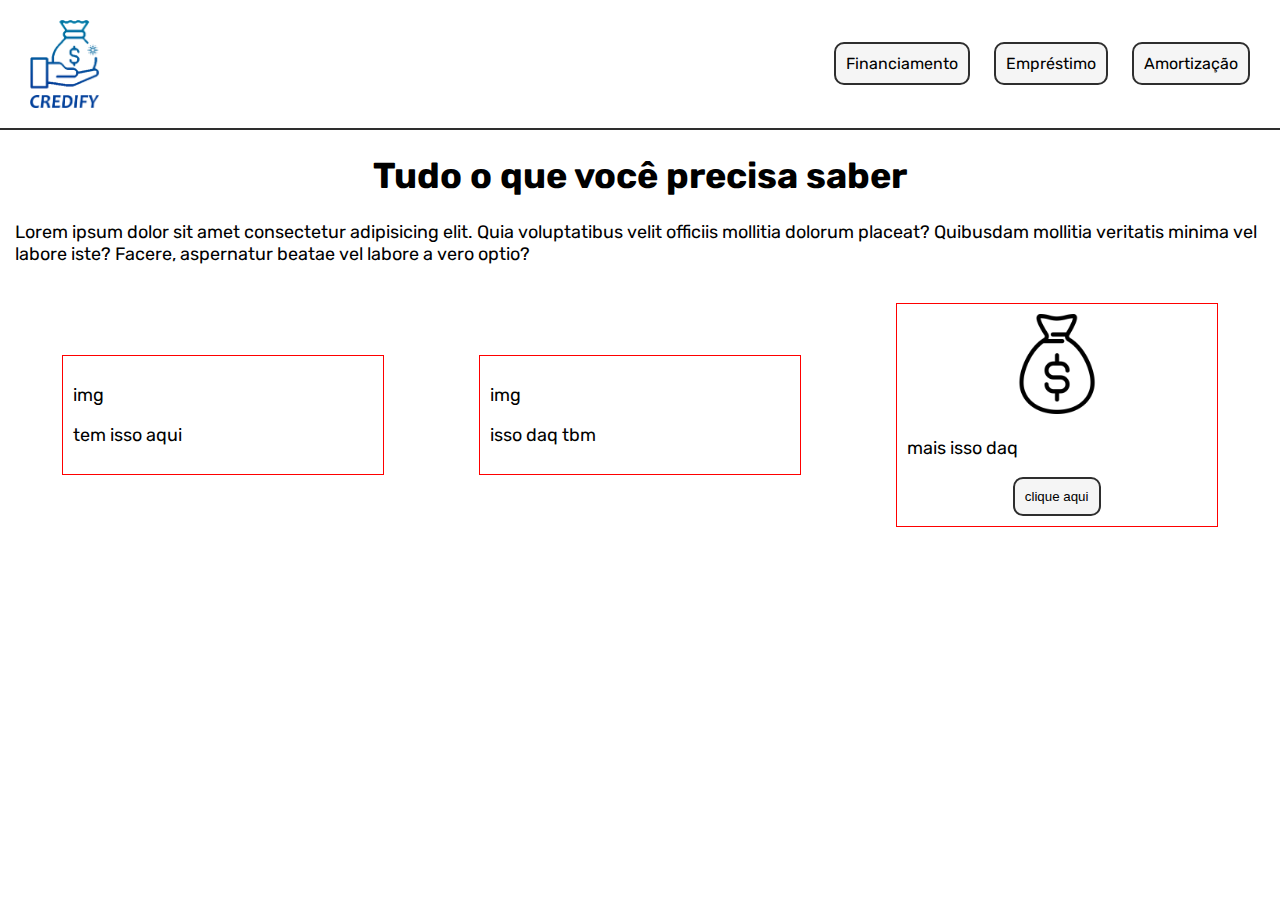
==== site_matemática/HTML/index.html @ 2f2ddc3c "Add files via upload" ====
<!DOCTYPE html>
<html lang="en">
<head>
	<meta charset="UTF-8">
	<meta name="viewport" content="width=device-width, initial-scale=1.0">
	<title>Document</title>
	<link rel="stylesheet" href="../CSS/style.css">
</head>
<body>

	<header>
		<img src="../IMG/logo.png" alt="" id="logo">
		<nav>
			<a href="#">Financiamento</a>
			<a href="#">Empréstimo</a>
			<a href="#">Amortização</a>
		</nav>
	</header>

	<main>
		
		<h1>Tudo o que você precisa saber</h1>
		<p>Lorem ipsum dolor sit amet consectetur adipisicing elit. Quia voluptatibus velit officiis mollitia dolorum placeat? Quibusdam mollitia veritatis minima vel labore iste? Facere, aspernatur beatae vel labore a vero optio?</p>
		
		<div class="container">
			<div class="card">
				<p>img</p>
				<p>tem isso aqui</p>
			</div>
			<div class="card">
				<p>img</p>
				<p>isso daq tbm</p>
			</div>
			
			<div class="card" id="div_test" name="a">
				<div id="img_card">
					<img src="../IMG/saco de dinheiro.png" alt="">
				</div>
				<p id="text_card">mais isso daq</p>
				<button id="btn_card3" href="#">clique aqui</button>
			
			</div>
		</div>
	</main>
	
	<script src="../JS/script.js"></script>
</body>
</html>
---- site_matemática/CSS/style.css ----
@import url('https://fonts.googleapis.com/css2?family=Rubik:ital,wght@0,300..900;1,300..900&display=swap');

html{
	font-family: "Rubik";
}
body{
	margin: 0;
}
h1{
	text-align: center;
}
#logo{
	margin-left: 30px;
	width: 70px;
}
header{
	display: flex;
	justify-content: space-between;
	padding: 20px 0 20px 0;
	border-bottom: 2px solid rgb(46, 46, 46);
	margin: 0;
}
nav{
	align-content: center;
	margin-right: 20px;
	
}
nav a{
	margin:0 10px 0 10px;
	border: 2px solid rgb(46, 46, 46);
	border-radius: 10px;
	padding: 10px;
	background: whitesmoke;
	color:black;
	text-decoration: none;
	transition: .4s;
}
nav a:hover{
	background: black;
	color:whitesmoke;
	transition: .4s;
}

/* conteudo principal */
main{
	margin: 0 15px 0 15px;
	font-size: 18px;
}



/* card */

.container{
	display: flex;
	align-items: center;
	justify-content: space-around;
	flex-wrap: wrap;
}
.card{
	text-align: center;
	margin: 20px;
	border: 1px solid red;
	padding: 10px;
	width: 300px;
}
.card p{
	text-align: justify;
}
#img_card img{
	width: 100px;
}

#btn_card3{
	margin:0 10px 0 10px;
	border: 2px solid rgb(46, 46, 46);
	border-radius: 10px;
	padding: 10px;
	background: whitesmoke;
	color:black;
	text-decoration: none;
	transition: .4s;
}

#btn_card3:hover{
	transition: .4s;
	background-color: black;
	color: whitesmoke;
	
}

.wait{
	transition: 1.4s;
}
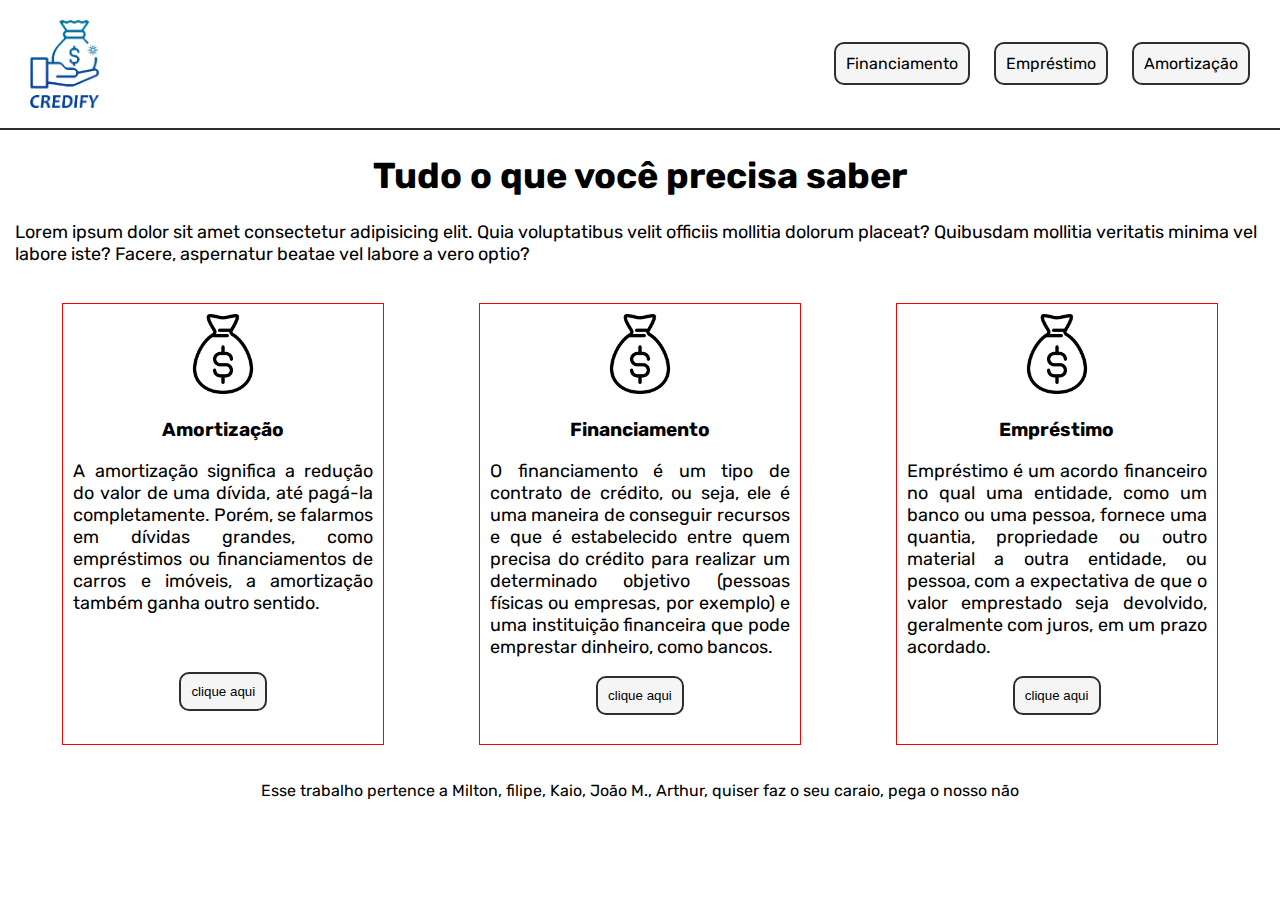
==== commit 4de10543: "Add files via upload" ====
--- a/site_matemática/HTML/index.html
+++ b/site_matemática/HTML/index.html
@@ -3,7 +3,7 @@
 <head>
 	<meta charset="UTF-8">
 	<meta name="viewport" content="width=device-width, initial-scale=1.0">
-	<title>Document</title>
+	<title>Credify</title>
 	<link rel="stylesheet" href="../CSS/style.css">
 </head>
 <body>
@@ -24,24 +24,37 @@
 		
 		<div class="container">
 			<div class="card">
-				<p>img</p>
-				<p>tem isso aqui</p>
+				<div id="img_card">
+					<img src="../IMG/saco de dinheiro.png" alt="">
+				</div>
+				<p class="title">Amortização</p>
+				<p>A amortização significa a redução do valor de uma dívida, até pagá-la completamente. Porém, se falarmos em dívidas grandes, como empréstimos ou financiamentos de carros e imóveis, a amortização também ganha outro sentido.</p>
+				<button id="btn_card31" href="#">clique aqui</button>
 			</div>
 			<div class="card">
-				<p>img</p>
-				<p>isso daq tbm</p>
+				<div id="img_card">
+					<img src="../IMG/saco de dinheiro.png" alt="">
+				</div>
+				<p class="title">Financiamento</p>
+				<p>O financiamento é um tipo de contrato de crédito, ou seja, ele é uma maneira de conseguir recursos e que é estabelecido entre quem precisa do crédito para realizar um determinado objetivo (pessoas físicas ou empresas, por exemplo) e uma instituição financeira que pode emprestar dinheiro, como bancos. </p>
+				<button id="btn_card3" href="#">clique aqui</button>
 			</div>
 			
 			<div class="card" id="div_test" name="a">
 				<div id="img_card">
 					<img src="../IMG/saco de dinheiro.png" alt="">
 				</div>
-				<p id="text_card">mais isso daq</p>
+				<p class="title">Empréstimo</p>
+				<p id="text_card">Empréstimo é um acordo financeiro no qual uma entidade, como um banco ou uma pessoa, fornece uma quantia, propriedade ou outro material a outra entidade, ou pessoa, com a expectativa de que o valor emprestado seja devolvido, geralmente com juros, em um prazo acordado. </p>
 				<button id="btn_card3" href="#">clique aqui</button>
 			
 			</div>
 		</div>
 	</main>
+
+	<footer>
+		<p>Esse trabalho pertence a Milton, filipe, Kaio, João M., Arthur, quiser faz o seu caraio, pega o nosso não</p>
+	</footer>
 	
 	<script src="../JS/script.js"></script>
 </body>
--- a/site_matemática/CSS/style.css
+++ b/site_matemática/CSS/style.css
@@ -14,6 +14,7 @@
 	width: 70px;
 }
 header{
+	align-items: center;
 	display: flex;
 	justify-content: space-between;
 	padding: 20px 0 20px 0;
@@ -63,16 +64,18 @@
 	border: 1px solid red;
 	padding: 10px;
 	width: 300px;
+	height: 420px;
+	min-height: 105px;
 }
 .card p{
 	text-align: justify;
 }
 #img_card img{
-	width: 100px;
+	max-width: 80px;
 }
 
 #btn_card3{
-	margin:0 10px 0 10px;
+	margin:0px 10px 0 10px;
 	border: 2px solid rgb(46, 46, 46);
 	border-radius: 10px;
 	padding: 10px;
@@ -88,7 +91,31 @@
 	color: whitesmoke;
 	
 }
+#btn_card31{
+	margin:40px 10px 0 10px;
+	border: 2px solid rgb(46, 46, 46);
+	border-radius: 10px;
+	padding: 10px;
+	background: whitesmoke;
+	color:black;
+	text-decoration: none;
+	transition: .4s;
+}
 
-.wait{
-	transition: 1.4s;
+#btn_card31:hover{
+	transition: .4s;
+	background-color: black;
+	color: whitesmoke;
+	
+}
+
+
+.title{
+	font-weight: bold;
+	text-align: center !important;
+	font-size: 19px	;
+}
+
+footer{
+	text-align: center;
 }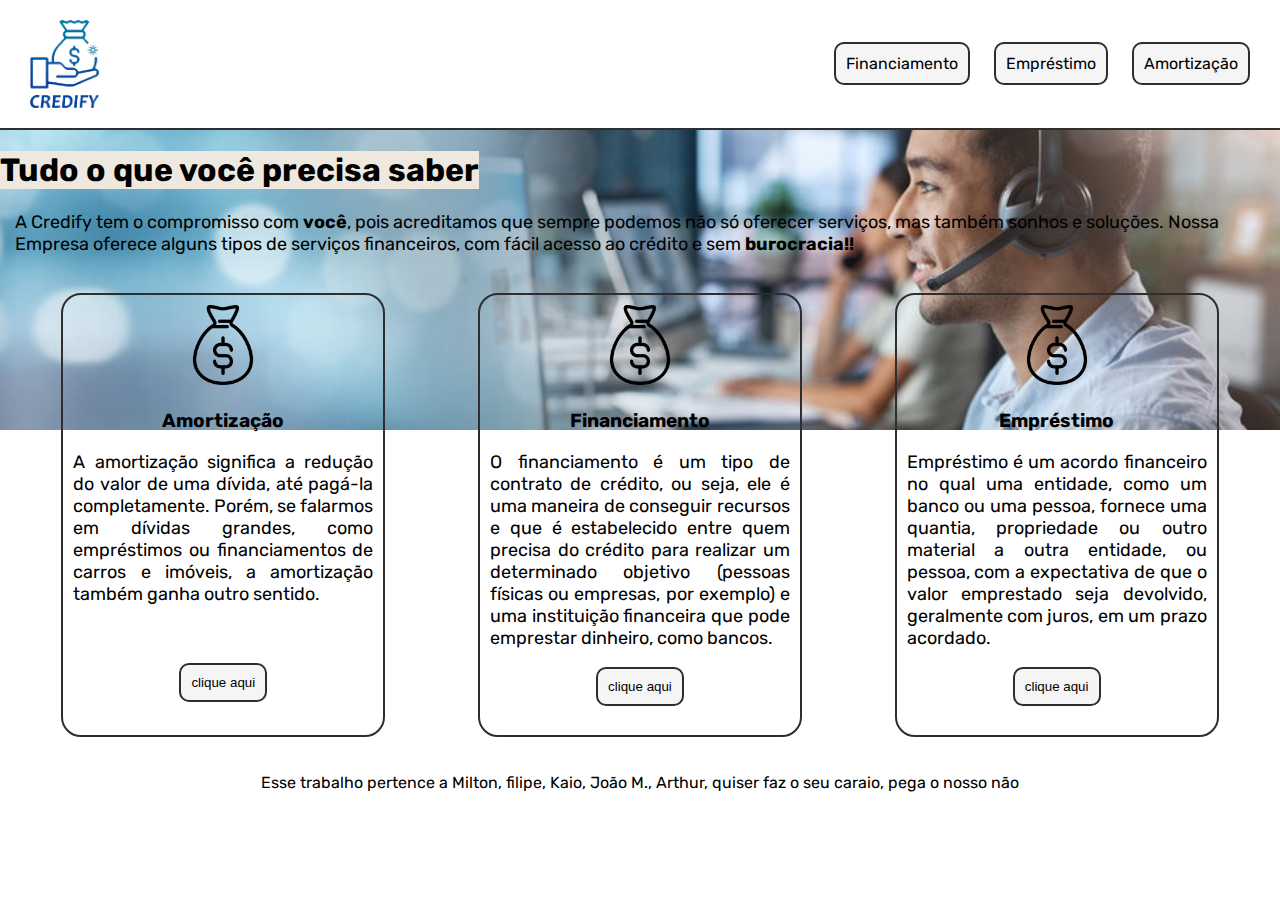
==== commit c8efc1e9: "modified:   "site_matem\303\241tica/CSS/style.css" 	modified:   "site_matem\303\241tica/HTML/index.h" ====
--- a/site_matemática/HTML/index.html
+++ b/site_matemática/HTML/index.html
@@ -17,10 +17,13 @@
 		</nav>
 	</header>
 
+	<img src="../IMG/360_F_565546717_sWznHWWi4iSS0guDqPBguCfCfSsLBFMq.jpg" alt="" id="back">
+	 <h1>Tudo o que você precisa saber</h1> <!--Precisa arrumar o css disso aqui -->
+	 <!-- Eu(filipe) vou mexer no resto das coisas, organizar, mas só a partir de sexta, não mim xingar pls (rip portuguese) -->
+
 	<main>
 		
-		<h1>Tudo o que você precisa saber</h1>
-		<p>Lorem ipsum dolor sit amet consectetur adipisicing elit. Quia voluptatibus velit officiis mollitia dolorum placeat? Quibusdam mollitia veritatis minima vel labore iste? Facere, aspernatur beatae vel labore a vero optio?</p>
+		<p>A Credify tem o compromisso com <b>você</b>, pois acreditamos que sempre podemos não só oferecer serviços, mas também sonhos e soluções. Nossa Empresa oferece alguns tipos de serviços financeiros, com fácil acesso ao crédito e sem <b>burocracia!!</b></p>
 		
 		<div class="container">
 			<div class="card">
--- a/site_matemática/CSS/style.css
+++ b/site_matemática/CSS/style.css
@@ -8,6 +8,8 @@
 }
 h1{
 	text-align: center;
+	background-color: rgb(238, 232, 223);
+	width: fit-content;
 }
 #logo{
 	margin-left: 30px;
@@ -48,7 +50,14 @@
 	font-size: 18px;
 }
 
-
+#back{
+	background-size: cover;
+	object-fit: cover;
+	position: absolute;
+	z-index: -1;
+	width: 100%;
+	height: 300px;
+}
 
 /* card */
 
@@ -61,7 +70,8 @@
 .card{
 	text-align: center;
 	margin: 20px;
-	border: 1px solid red;
+	border: 2px solid rgb(46, 46, 46);
+	border-radius: 20px;
 	padding: 10px;
 	width: 300px;
 	height: 420px;
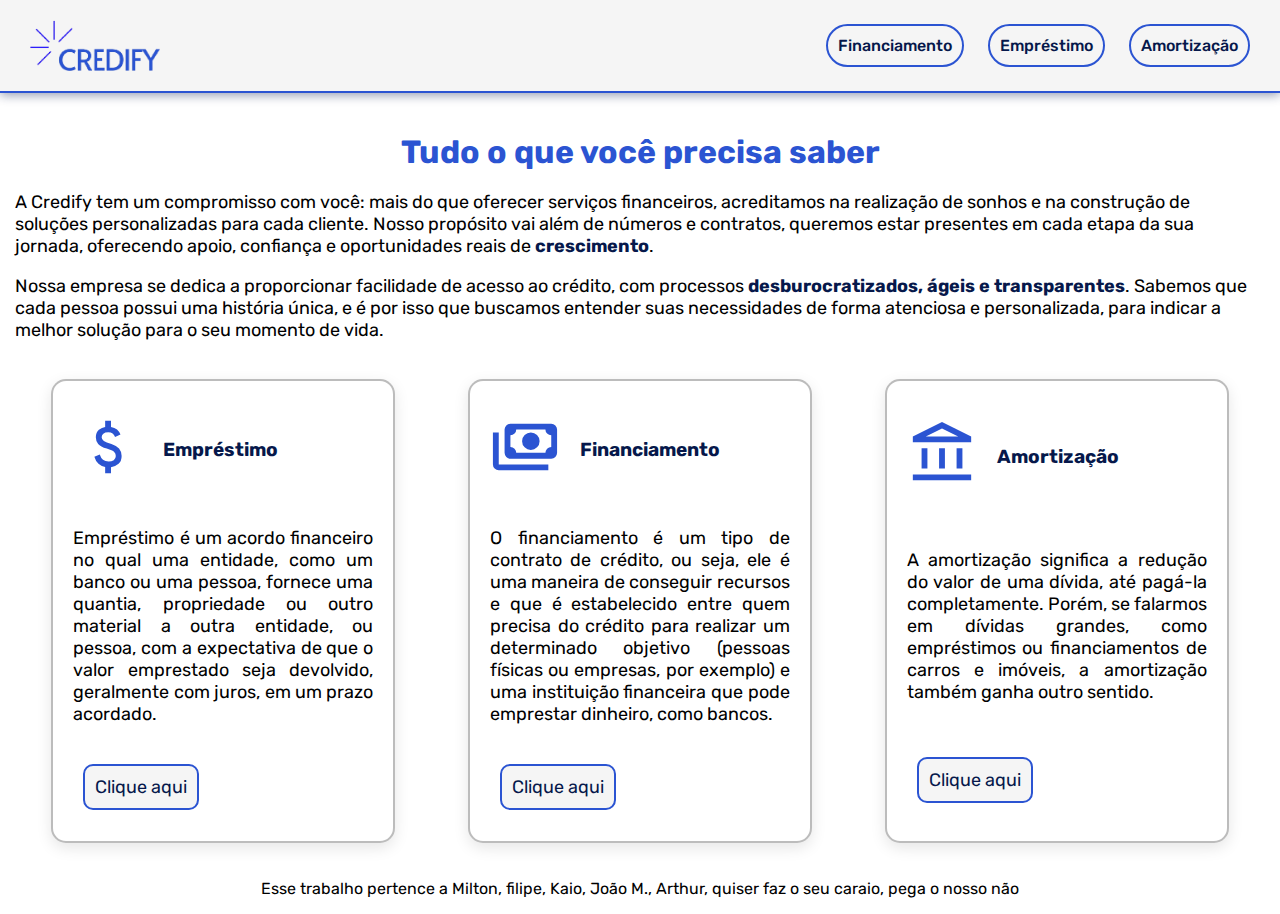
==== commit 02927cee: "Mod Visual" ====
--- a/site_matemática/HTML/index.html
+++ b/site_matemática/HTML/index.html
@@ -6,10 +6,10 @@
 	<title>Credify</title>
 	<link rel="stylesheet" href="../CSS/style.css">
 </head>
+
 <body>
-
 	<header>
-		<img src="../IMG/logo.png" alt="" id="logo">
+		<img src="../IMG/logo2.png" alt="" id="logo">
 		<nav>
 			<a href="#">Financiamento</a>
 			<a href="#">Empréstimo</a>
@@ -17,40 +17,42 @@
 		</nav>
 	</header>
 
-	<img src="../IMG/360_F_565546717_sWznHWWi4iSS0guDqPBguCfCfSsLBFMq.jpg" alt="" id="back">
-	 <h1>Tudo o que você precisa saber</h1> <!--Precisa arrumar o css disso aqui -->
-	 <!-- Eu(filipe) vou mexer no resto das coisas, organizar, mas só a partir de sexta, não mim xingar pls (rip portuguese) -->
+	<div class="apren">
+		<!-- <img src="../IMG/360_F_565546717_sWznHWWi4iSS0guDqPBguCfCfSsLBFMq.jpg" alt="" id="back"> -->
+		<h1>Tudo o que você precisa saber</h1> <!--Precisa arrumar o css disso aqui -->
+	</div>
 
 	<main>
 		
-		<p>A Credify tem o compromisso com <b>você</b>, pois acreditamos que sempre podemos não só oferecer serviços, mas também sonhos e soluções. Nossa Empresa oferece alguns tipos de serviços financeiros, com fácil acesso ao crédito e sem <b>burocracia!!</b></p>
+		<p>A Credify tem um compromisso com você: mais do que oferecer serviços financeiros, acreditamos na realização de sonhos e na construção de soluções personalizadas para cada cliente. Nosso propósito vai além de números e contratos, queremos estar presentes em cada etapa da sua jornada, oferecendo apoio, confiança e oportunidades reais de <b>crescimento</b>.</p>
+		<p>Nossa empresa se dedica a proporcionar facilidade de acesso ao crédito, com processos <b>desburocratizados, ágeis e transparentes</b>. Sabemos que cada pessoa possui uma história única, e é por isso que buscamos entender suas necessidades de forma atenciosa e personalizada, para indicar a melhor solução para o seu momento de vida.</p>
 		
 		<div class="container">
+			<div class="card" id="div_test" name="a">
+				<div id="img_card">
+					<img src="../IMG/attach_money.svg" alt="" style="color: blue;">
+				</div>
+				<p class="title">Empréstimo</p>
+				<p id="text_card">Empréstimo é um acordo financeiro no qual uma entidade, como um banco ou uma pessoa, fornece uma quantia, propriedade ou outro material a outra entidade, ou pessoa, com a expectativa de que o valor emprestado seja devolvido, geralmente com juros, em um prazo acordado. </p>
+				<a class="btn_card" href="#">Clique aqui</a>
+			</div>
+
 			<div class="card">
 				<div id="img_card">
-					<img src="../IMG/saco de dinheiro.png" alt="">
+					<img src="../IMG/payments.svg" alt="">
+				</div>
+				<p class="title">Financiamento</p>
+				<p>O financiamento é um tipo de contrato de crédito, ou seja, ele é uma maneira de conseguir recursos e que é estabelecido entre quem precisa do crédito para realizar um determinado objetivo (pessoas físicas ou empresas, por exemplo) e uma instituição financeira que pode emprestar dinheiro, como bancos. </p>
+				<a class="btn_card" href="#">Clique aqui</a>
+			</div>
+
+			<div class="card">
+				<div id="img_card">
+					<img src="../IMG/account_balance.svg" alt="">
 				</div>
 				<p class="title">Amortização</p>
 				<p>A amortização significa a redução do valor de uma dívida, até pagá-la completamente. Porém, se falarmos em dívidas grandes, como empréstimos ou financiamentos de carros e imóveis, a amortização também ganha outro sentido.</p>
-				<button id="btn_card31" href="#">clique aqui</button>
-			</div>
-			<div class="card">
-				<div id="img_card">
-					<img src="../IMG/saco de dinheiro.png" alt="">
-				</div>
-				<p class="title">Financiamento</p>
-				<p>O financiamento é um tipo de contrato de crédito, ou seja, ele é uma maneira de conseguir recursos e que é estabelecido entre quem precisa do crédito para realizar um determinado objetivo (pessoas físicas ou empresas, por exemplo) e uma instituição financeira que pode emprestar dinheiro, como bancos. </p>
-				<button id="btn_card3" href="#">clique aqui</button>
-			</div>
-			
-			<div class="card" id="div_test" name="a">
-				<div id="img_card">
-					<img src="../IMG/saco de dinheiro.png" alt="">
-				</div>
-				<p class="title">Empréstimo</p>
-				<p id="text_card">Empréstimo é um acordo financeiro no qual uma entidade, como um banco ou uma pessoa, fornece uma quantia, propriedade ou outro material a outra entidade, ou pessoa, com a expectativa de que o valor emprestado seja devolvido, geralmente com juros, em um prazo acordado. </p>
-				<button id="btn_card3" href="#">clique aqui</button>
-			
+				<a class="btn_card" href="#">Clique aqui</a>
 			</div>
 		</div>
 	</main>
--- a/site_matemática/CSS/style.css
+++ b/site_matemática/CSS/style.css
@@ -1,4 +1,7 @@
-@import url('https://fonts.googleapis.com/css2?family=Rubik:ital,wght@0,300..900;1,300..900&display=swap');
+@font-face {
+    font-family: "Rubik";
+    src: url(../fonts/Rubik/Rubik-VariableFont_wght.ttf);
+}
 
 html{
 	font-family: "Rubik";
@@ -8,19 +11,24 @@
 }
 h1{
 	text-align: center;
-	background-color: rgb(238, 232, 223);
-	width: fit-content;
+	font-size: 2rem;
+	margin: 40px 0 20px 0;
+	color: #2B54D2; /* cor da identidade visual */
+	text-align: center;
 }
 #logo{
 	margin-left: 30px;
-	width: 70px;
+	width: 130px;
+	min-width: 90px;
 }
 header{
+	background-color: #f5f5f5;
+  	box-shadow: 0 2px 10px #06184b70;
 	align-items: center;
 	display: flex;
 	justify-content: space-between;
 	padding: 20px 0 20px 0;
-	border-bottom: 2px solid rgb(46, 46, 46);
+	border-bottom: 2px solid #2B54D2;
 	margin: 0;
 }
 nav{
@@ -29,17 +37,21 @@
 	
 }
 nav a{
+	font-weight: 500;
+	padding: 10px 10px;
+	border-radius: 30px;
 	margin:0 10px 0 10px;
-	border: 2px solid rgb(46, 46, 46);
-	border-radius: 10px;
-	padding: 10px;
+	border: 2px solid #2B54D2;
+	/*border-radius: 10px;*/
+	/*padding: 10px;*/
 	background: whitesmoke;
-	color:black;
+	color: #06184b;
 	text-decoration: none;
 	transition: .4s;
 }
 nav a:hover{
-	background: black;
+	background: #2B54D2;
+	box-shadow: 0 2px 10px #06184b70;
 	color:whitesmoke;
 	transition: .4s;
 }
@@ -50,14 +62,14 @@
 	font-size: 18px;
 }
 
-#back{
+/*#back{ esta dando mais problemas do q nunca
 	background-size: cover;
 	object-fit: cover;
 	position: absolute;
 	z-index: -1;
 	width: 100%;
 	height: 300px;
-}
+}*/
 
 /* card */
 
@@ -68,64 +80,96 @@
 	flex-wrap: wrap;
 }
 .card{
+    display: flex;
+    border: 2px solid rgba(46, 46, 46, 0.322);
+    height: 420px;
+    min-height: 105px;
+    flex-direction: row;
+    flex-wrap: wrap;
+    align-items: center;
+	width: 300px;
+	background: #fff;
+	border-radius: 15px;
+	box-shadow: 0 5px 15px rgba(0,0,0,0.1);
+	padding: 20px;
+	margin: 20px;
 	text-align: center;
-	margin: 20px;
-	border: 2px solid rgb(46, 46, 46);
-	border-radius: 20px;
-	padding: 10px;
-	width: 300px;
-	height: 420px;
-	min-height: 105px;
+	animation: fadeIn 1s ease forwards;
+	transition: .5s;
 }
+@keyframes fadeIn {
+	from { opacity: 0; transform: translateY(20px); }
+	to { opacity: 1; transform: translateY(0); }
+}
+
 .card p{
 	text-align: justify;
 }
+
+.card:hover {
+	transform: scale(1.09);
+	box-shadow: 0 8px 20px 2px #06184b70;
+	border-color: #2B54D2;
+	transition: .5s;
+  }
+
 #img_card img{
-	max-width: 80px;
+	width: 70px;
+	min-width: 20px;
 }
 
-#btn_card3{
+.btn_card{
 	margin:0px 10px 0 10px;
-	border: 2px solid rgb(46, 46, 46);
 	border-radius: 10px;
 	padding: 10px;
-	background: whitesmoke;
-	color:black;
 	text-decoration: none;
 	transition: .4s;
+	
+	border: 2px solid #2B54D2;
+	background: whitesmoke;
+	color: #06184b;
 }
 
-#btn_card3:hover{
+.btn_card:hover{
+	background: #2B54D2;
+	box-shadow: 0 2px 10px #06184b70;
+	color:whitesmoke;
 	transition: .4s;
-	background-color: black;
-	color: whitesmoke;
 	
 }
-#btn_card31{
-	margin:40px 10px 0 10px;
-	border: 2px solid rgb(46, 46, 46);
-	border-radius: 10px;
-	padding: 10px;
-	background: whitesmoke;
-	color:black;
-	text-decoration: none;
-	transition: .4s;
-}
-
-#btn_card31:hover{
-	transition: .4s;
-	background-color: black;
-	color: whitesmoke;
-	
-}
-
 
 .title{
 	font-weight: bold;
 	text-align: center !important;
+	margin: 20px;
 	font-size: 19px	;
+	color: #06184b;
+}
+b{
+	color: #06184b;
+}
+footer{
+	text-align: center;
 }
 
-footer{
-	text-align: center;
-}+@media (max-width: 600px) {
+	.card {
+	  width: 90%;
+	  margin: 15px auto;
+	}
+	main {
+	  font-size: 16px;
+	}
+	nav {
+		display: flex;
+		flex-direction: column;
+		align-items: center;
+		gap: 10px; /* espaço entre os botões */
+	  }
+	
+	  nav button {
+		width: 100%;
+		max-width: 200px; /* ou o que ficar melhor no seu layout */
+		font-size: 16px;
+	  }	
+  }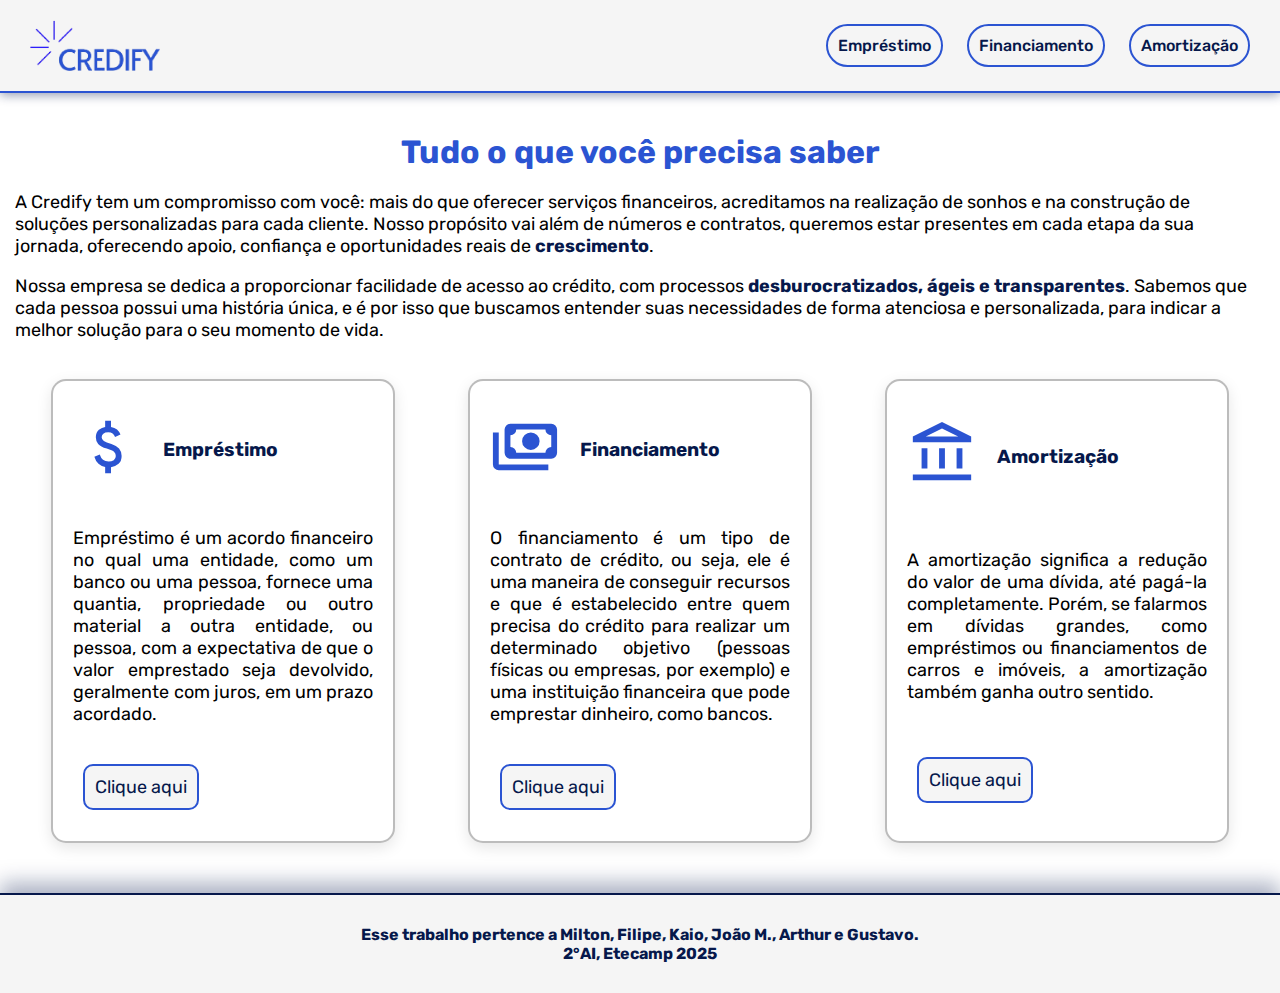
==== commit 4c18006d: "Vesion: Base_V1" ====
--- a/site_matemática/HTML/index.html
+++ b/site_matemática/HTML/index.html
@@ -11,9 +11,9 @@
 	<header>
 		<img src="../IMG/logo2.png" alt="" id="logo">
 		<nav>
-			<a href="#">Financiamento</a>
-			<a href="#">Empréstimo</a>
-			<a href="#">Amortização</a>
+			<a href="emp.html">Empréstimo</a>
+			<a href="financa.html">Financiamento</a>
+			<a href="amortizacao.html">Amortização</a>
 		</nav>
 	</header>
 
@@ -34,7 +34,7 @@
 				</div>
 				<p class="title">Empréstimo</p>
 				<p id="text_card">Empréstimo é um acordo financeiro no qual uma entidade, como um banco ou uma pessoa, fornece uma quantia, propriedade ou outro material a outra entidade, ou pessoa, com a expectativa de que o valor emprestado seja devolvido, geralmente com juros, em um prazo acordado. </p>
-				<a class="btn_card" href="#">Clique aqui</a>
+				<a class="btn_card" href="emp.html">Clique aqui</a>
 			</div>
 
 			<div class="card">
@@ -43,7 +43,7 @@
 				</div>
 				<p class="title">Financiamento</p>
 				<p>O financiamento é um tipo de contrato de crédito, ou seja, ele é uma maneira de conseguir recursos e que é estabelecido entre quem precisa do crédito para realizar um determinado objetivo (pessoas físicas ou empresas, por exemplo) e uma instituição financeira que pode emprestar dinheiro, como bancos. </p>
-				<a class="btn_card" href="#">Clique aqui</a>
+				<a class="btn_card" href="financa.html">Clique aqui</a>
 			</div>
 
 			<div class="card">
@@ -52,13 +52,14 @@
 				</div>
 				<p class="title">Amortização</p>
 				<p>A amortização significa a redução do valor de uma dívida, até pagá-la completamente. Porém, se falarmos em dívidas grandes, como empréstimos ou financiamentos de carros e imóveis, a amortização também ganha outro sentido.</p>
-				<a class="btn_card" href="#">Clique aqui</a>
+				<a class="btn_card" href="amortizacao.html">Clique aqui</a>
 			</div>
 		</div>
 	</main>
 
 	<footer>
-		<p>Esse trabalho pertence a Milton, filipe, Kaio, João M., Arthur, quiser faz o seu caraio, pega o nosso não</p>
+		<p>Esse trabalho pertence a Milton, Filipe, Kaio, João M., Arthur e Gustavo.</p>
+        <p>2°AI, Etecamp 2025</p>
 	</footer>
 	
 	<script src="../JS/script.js"></script>
--- a/site_matemática/CSS/style.css
+++ b/site_matemática/CSS/style.css
@@ -149,7 +149,17 @@
 	color: #06184b;
 }
 footer{
+	margin-top: 30px;
+	box-shadow: 0px -10px 20px 0px #06184b57;
+	border-top: #06184b 2px solid;
+	font-weight: bold;
+	padding: 30px;
+	background-color: #f5f5f5;
+	color:#06184b;
 	text-align: center;
+}
+footer p{
+	margin: 0;
 }
 
 @media (max-width: 600px) {
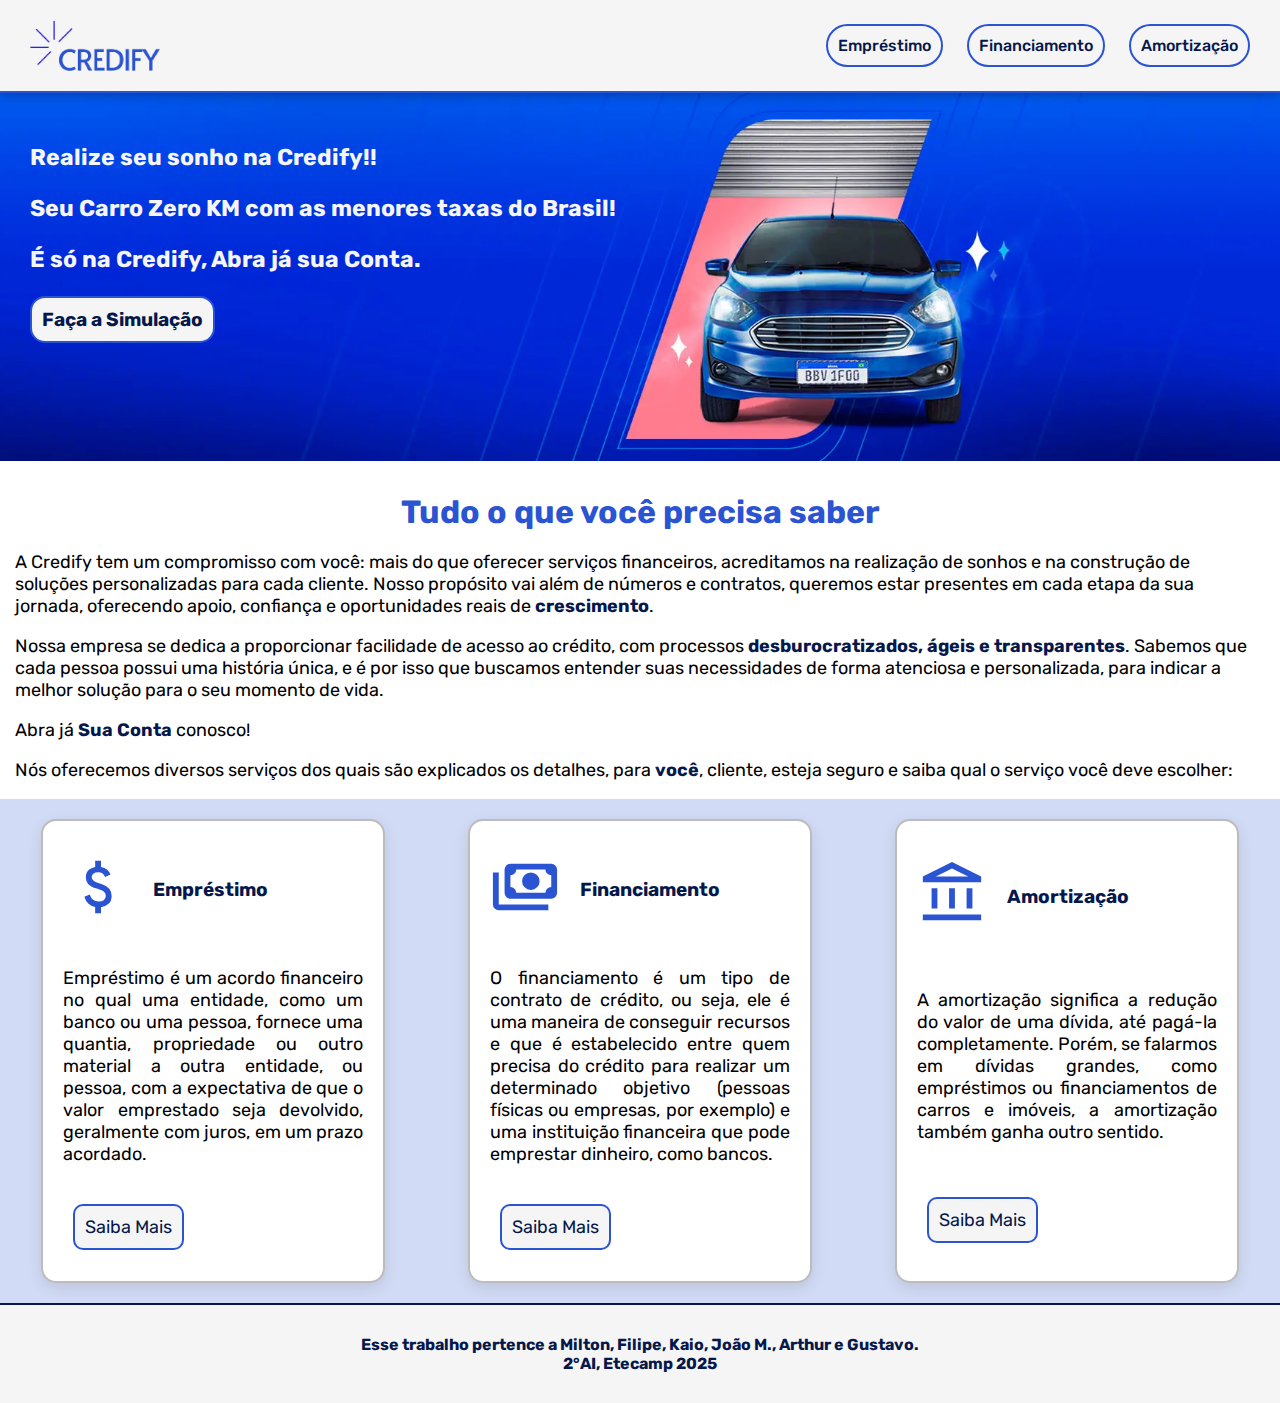
==== commit 0bd820c8: "Version: Base_V2" ====
--- a/site_matemática/HTML/index.html
+++ b/site_matemática/HTML/index.html
@@ -17,16 +17,33 @@
 		</nav>
 	</header>
 
+	<img src="../IMG/banner-egv-desk-26-02.webp" alt="" id="back">
+	
+	<div class="propaganda">
+		<p class="prop">Realize seu sonho na Credify!!</p>
+		<p class="prop">Seu Carro Zero KM com as menores taxas do Brasil!</p>
+		<p class="prop">É só na Credify, Abra já sua Conta.</p>
+
+		<button id="sim">Faça a Simulação</button>
+	</div>
+	
+
 	<div class="apren">
-		<!-- <img src="../IMG/360_F_565546717_sWznHWWi4iSS0guDqPBguCfCfSsLBFMq.jpg" alt="" id="back"> -->
 		<h1>Tudo o que você precisa saber</h1> <!--Precisa arrumar o css disso aqui -->
 	</div>
 
 	<main>
+
+		<div class="conteudo">
+			<p>A Credify tem um compromisso com você: mais do que oferecer serviços financeiros, acreditamos na realização de sonhos e na construção de soluções personalizadas para cada cliente. Nosso propósito vai além de números e contratos, queremos estar presentes em cada etapa da sua jornada, oferecendo apoio, confiança e oportunidades reais de <b>crescimento</b>.</p>
+			<p>Nossa empresa se dedica a proporcionar facilidade de acesso ao crédito, com processos <b>desburocratizados, ágeis e transparentes</b>. Sabemos que cada pessoa possui uma história única, e é por isso que buscamos entender suas necessidades de forma atenciosa e personalizada, para indicar a melhor solução para o seu momento de vida.</p>
 		
-		<p>A Credify tem um compromisso com você: mais do que oferecer serviços financeiros, acreditamos na realização de sonhos e na construção de soluções personalizadas para cada cliente. Nosso propósito vai além de números e contratos, queremos estar presentes em cada etapa da sua jornada, oferecendo apoio, confiança e oportunidades reais de <b>crescimento</b>.</p>
-		<p>Nossa empresa se dedica a proporcionar facilidade de acesso ao crédito, com processos <b>desburocratizados, ágeis e transparentes</b>. Sabemos que cada pessoa possui uma história única, e é por isso que buscamos entender suas necessidades de forma atenciosa e personalizada, para indicar a melhor solução para o seu momento de vida.</p>
-		
+			<p>Abra já <b>Sua Conta</b> conosco!</p>
+
+			<p>Nós oferecemos diversos serviços dos quais são explicados os detalhes, para <b>você</b>, cliente, esteja seguro e saiba qual o serviço você deve escolher:</p>
+		</div>
+
+
 		<div class="container">
 			<div class="card" id="div_test" name="a">
 				<div id="img_card">
@@ -34,7 +51,7 @@
 				</div>
 				<p class="title">Empréstimo</p>
 				<p id="text_card">Empréstimo é um acordo financeiro no qual uma entidade, como um banco ou uma pessoa, fornece uma quantia, propriedade ou outro material a outra entidade, ou pessoa, com a expectativa de que o valor emprestado seja devolvido, geralmente com juros, em um prazo acordado. </p>
-				<a class="btn_card" href="emp.html">Clique aqui</a>
+				<a class="btn_card" href="emp.html">Saiba Mais</a>
 			</div>
 
 			<div class="card">
@@ -43,7 +60,7 @@
 				</div>
 				<p class="title">Financiamento</p>
 				<p>O financiamento é um tipo de contrato de crédito, ou seja, ele é uma maneira de conseguir recursos e que é estabelecido entre quem precisa do crédito para realizar um determinado objetivo (pessoas físicas ou empresas, por exemplo) e uma instituição financeira que pode emprestar dinheiro, como bancos. </p>
-				<a class="btn_card" href="financa.html">Clique aqui</a>
+				<a class="btn_card" href="financa.html">Saiba Mais</a>
 			</div>
 
 			<div class="card">
@@ -52,7 +69,7 @@
 				</div>
 				<p class="title">Amortização</p>
 				<p>A amortização significa a redução do valor de uma dívida, até pagá-la completamente. Porém, se falarmos em dívidas grandes, como empréstimos ou financiamentos de carros e imóveis, a amortização também ganha outro sentido.</p>
-				<a class="btn_card" href="amortizacao.html">Clique aqui</a>
+				<a class="btn_card" href="amortizacao.html">Saiba Mais</a>
 			</div>
 		</div>
 	</main>
--- a/site_matemática/CSS/style.css
+++ b/site_matemática/CSS/style.css
@@ -58,19 +58,50 @@
 
 /* conteudo principal */
 main{
+	/* margin: 0 15px 0 15px; */
+	font-size: 18px;
+}
+.conteudo{
 	margin: 0 15px 0 15px;
-	font-size: 18px;
-}
-
-/*#back{ esta dando mais problemas do q nunca
+}
+
+#back{ 	
 	background-size: cover;
 	object-fit: cover;
 	position: absolute;
 	z-index: -1;
 	width: 100%;
-	height: 300px;
-}*/
-
+	height: max(368px);
+	background-repeat: no-repeat;
+}
+.propaganda{
+	margin: 50px 10px 10px 30px;
+	font-size: min(23px);
+	color: #f5f5f5;
+	font-weight: bolder;
+}
+#sim{
+	font-family: "Rubik";
+	cursor: pointer;
+	font-weight: 700;
+	font-size: 19px;
+	padding: 10px 10px;
+	border-radius: 15px;
+	margin:0 10px 0 0px;
+	border: 2px solid #2B54D2;
+	background: whitesmoke;
+	color: #06184b;
+	transition: .4s;
+}
+#sim:hover{
+	background: #2B54D2;
+	box-shadow: 0 2px 10px #06184b70;
+	color:whitesmoke;
+	transition: .4s;
+}
+.apren{
+	margin-top: min(150px);
+}
 /* card */
 
 .container{
@@ -78,6 +109,8 @@
 	align-items: center;
 	justify-content: space-around;
 	flex-wrap: wrap;
+	background-color: #2b55d236;
+	width: 100%;
 }
 .card{
     display: flex;
@@ -149,8 +182,6 @@
 	color: #06184b;
 }
 footer{
-	margin-top: 30px;
-	box-shadow: 0px -10px 20px 0px #06184b57;
 	border-top: #06184b 2px solid;
 	font-weight: bold;
 	padding: 30px;
